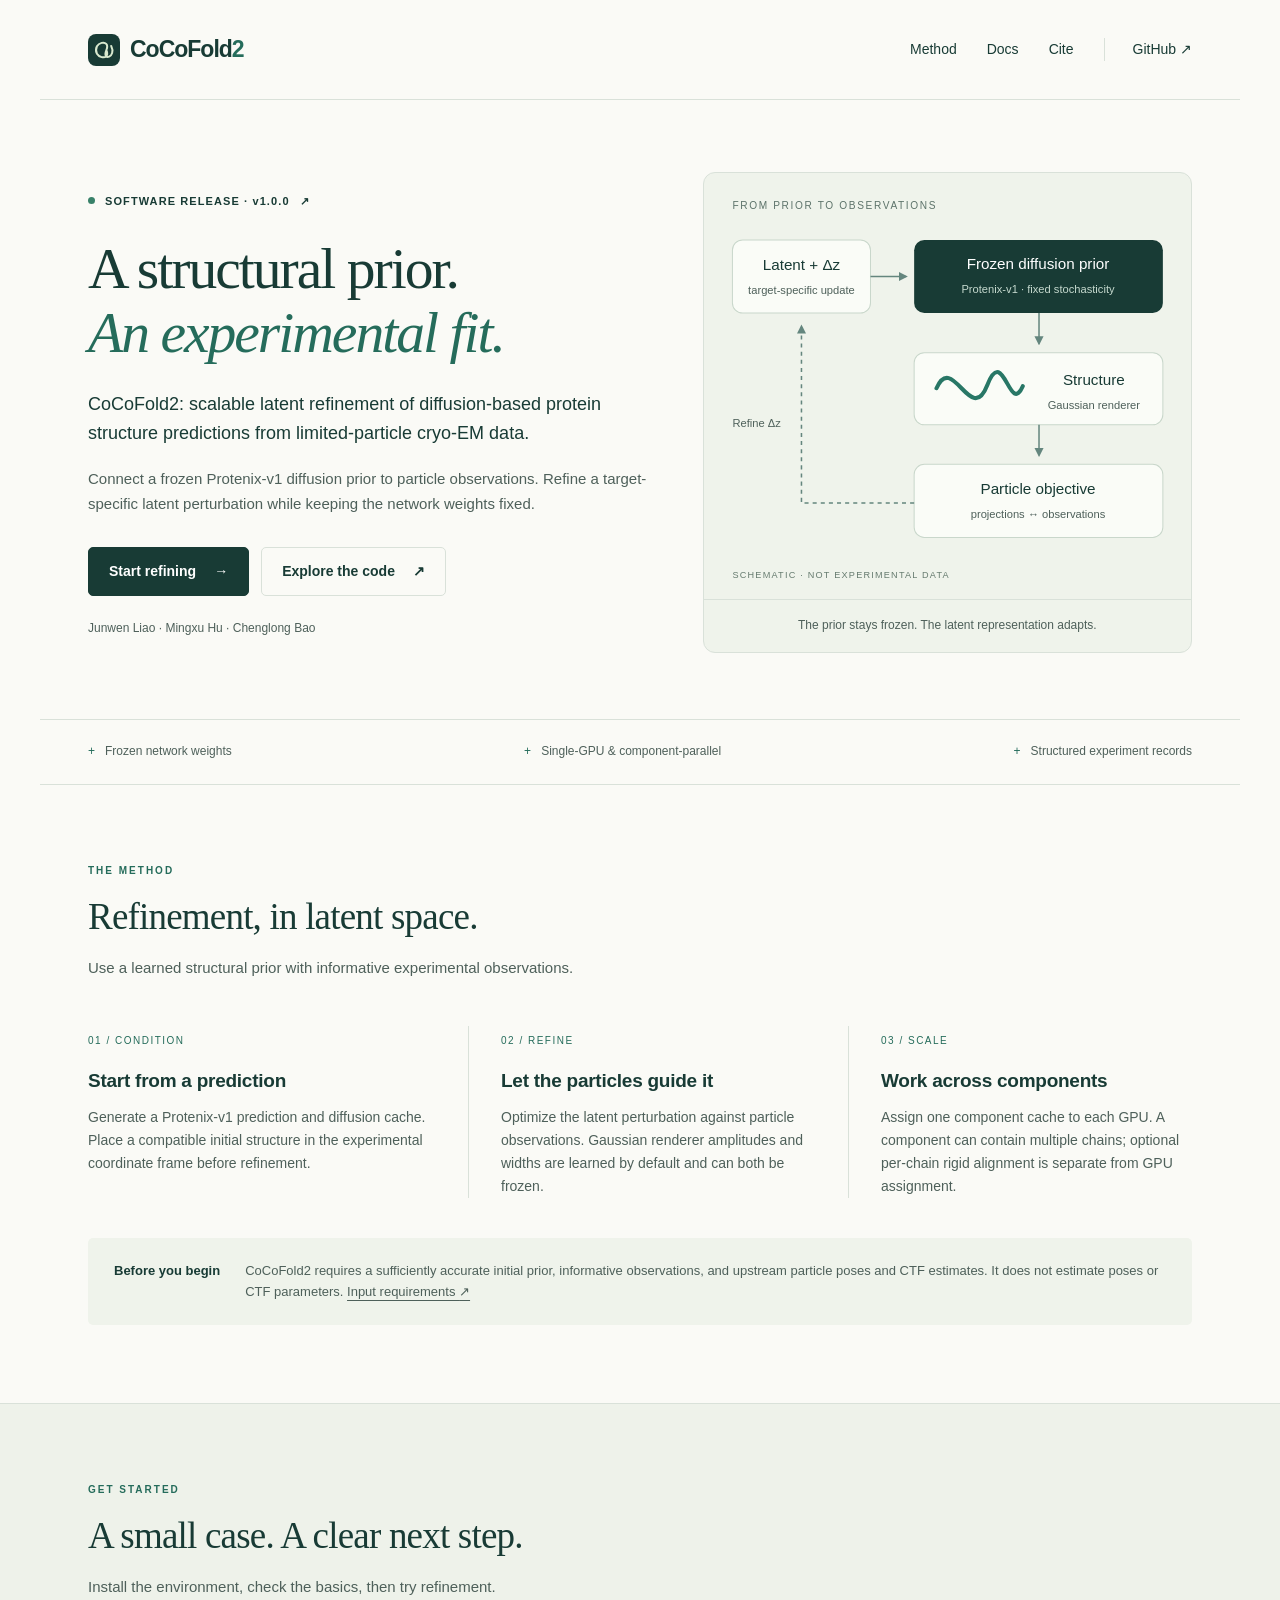
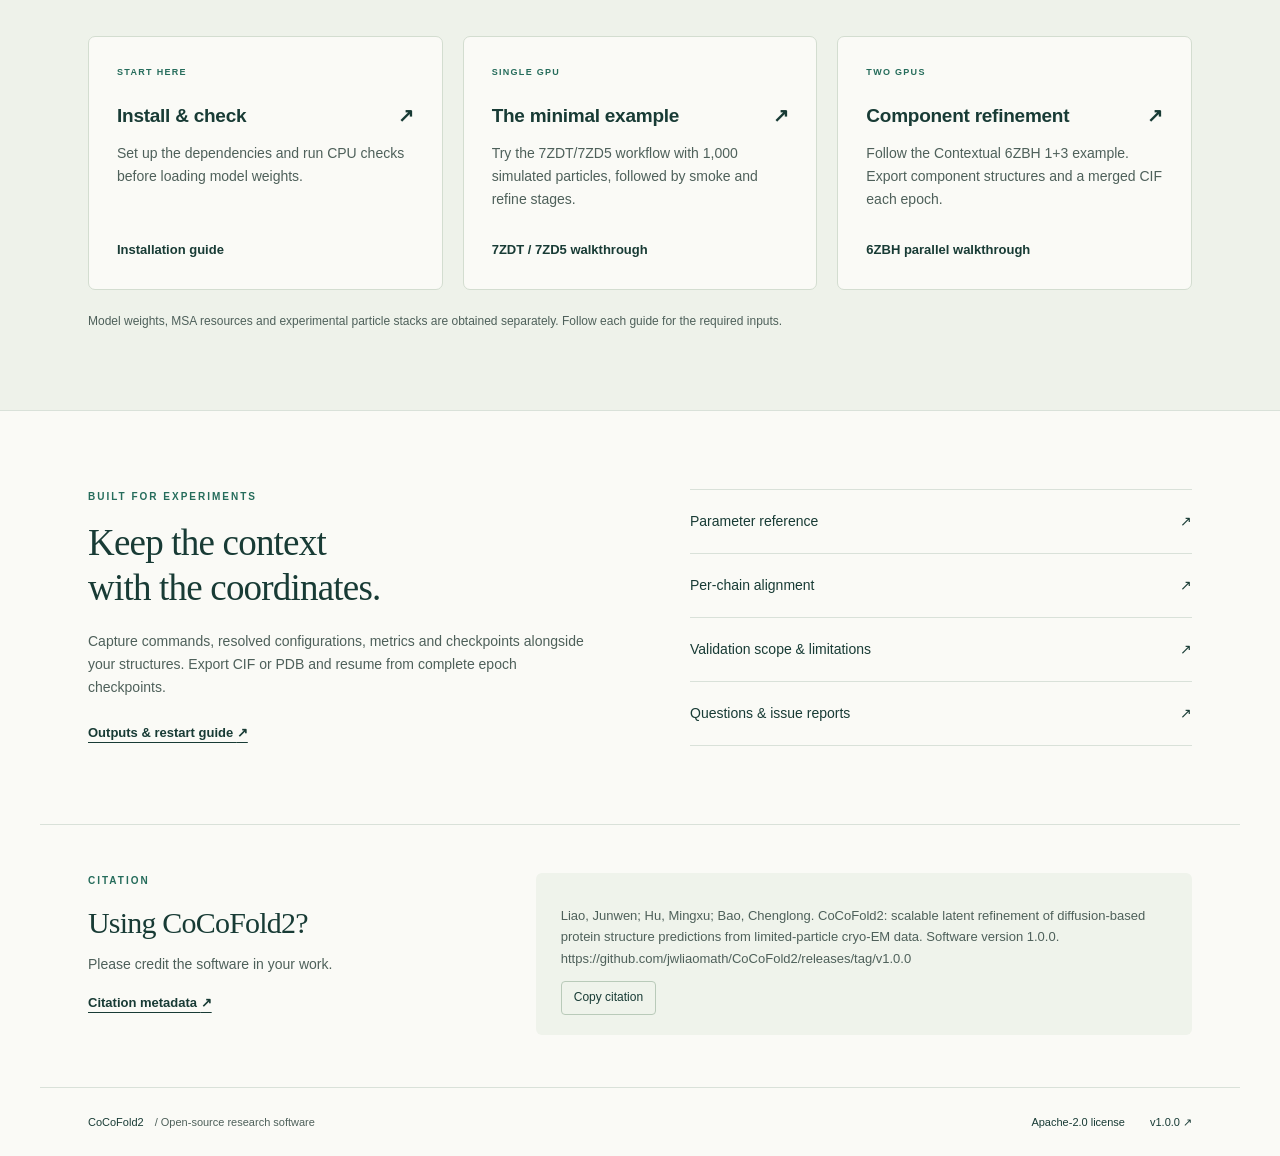
==== website/static/index.html @ 08f8a841 "Add project website and generated documentation" ====
<!doctype html>
<html lang="en">
<head>
  <meta charset="utf-8">
  <meta name="viewport" content="width=device-width, initial-scale=1">
  <meta name="description" content="CoCoFold2: scalable latent refinement of diffusion-based protein structure predictions from limited-particle cryo-EM data.">
  <meta name="theme-color" content="#163c37">
  <title>CoCoFold2 — Structure refinement from limited-particle cryo-EM</title>
  <link rel="icon" href="icon.svg" type="image/svg+xml">
  <link rel="stylesheet" href="styles.css">
  <script src="site.js" defer></script>
</head>
<body>
  <a class="skip" href="#main">Skip to content</a>
  <header class="header wrap">
    <a class="brand" href="#" aria-label="CoCoFold2 home"><img src="icon.svg" width="32" height="32" alt="">CoCoFold<span>2</span></a>
    <nav aria-label="Main navigation">
      <a href="#method">Method</a><a href="docs/installation.html">Docs</a><a href="#cite">Cite</a>
      <a class="nav-code" href="https://github.com/jwliaomath/CoCoFold2">GitHub <span aria-hidden="true">↗</span></a>
    </nav>
  </header>
  <main id="main">
    <section class="hero wrap" aria-labelledby="hero-title">
      <div class="hero-copy">
        <a class="release" href="https://github.com/jwliaomath/CoCoFold2/releases/tag/v1.0.0"><span class="dot"></span> SOFTWARE RELEASE · v1.0.0 <span aria-hidden="true">↗</span></a>
        <h1 id="hero-title">A structural prior.<br><em>An experimental fit.</em></h1>
        <p class="subtitle">CoCoFold2: scalable latent refinement of diffusion-based protein structure predictions from limited-particle cryo-EM data.</p>
        <p class="intro">Connect a frozen Protenix-v1 diffusion prior to particle observations. Refine a target-specific latent perturbation while keeping the network weights fixed.</p>
        <div class="actions"><a class="button primary" href="#start">Start refining <span aria-hidden="true">→</span></a><a class="button secondary" href="https://github.com/jwliaomath/CoCoFold2">Explore the code <span aria-hidden="true">↗</span></a></div>
        <p class="authors">Junwen Liao · Mingxu Hu · Chenglong Bao</p>
      </div>
      <figure class="method-figure">
        <svg viewBox="0 0 480 420" role="img" aria-labelledby="diagram-title diagram-description">
          <title id="diagram-title">Refining the latent representation with particle observations</title>
          <desc id="diagram-description">A target-specific latent perturbation enters a frozen diffusion prior, producing a structure. A Gaussian renderer generates projections for comparison with observed particles. The particle objective guides latent refinement. This is a conceptual diagram, not experimental data.</desc>
          <defs><marker id="arrow" viewBox="0 0 10 10" refX="8" refY="5" markerWidth="6" markerHeight="6" orient="auto-start-reverse"><path d="M0 0 10 5 0 10Z" fill="#64867e"/></marker></defs>
          <text x="28" y="35" class="svg-kicker">FROM PRIOR TO OBSERVATIONS</text>
          <rect x="28" y="66" width="136" height="72" rx="10" class="svg-light"/>
          <text x="96" y="96" text-anchor="middle" class="svg-title">Latent + Δz</text><text x="96" y="119" text-anchor="middle" class="svg-small">target-specific update</text>
          <path d="M164 102H199" class="connector"/>
          <rect x="207" y="66" width="245" height="72" rx="10" class="svg-dark"/>
          <text x="329" y="95" text-anchor="middle" class="svg-white">Frozen diffusion prior</text><text x="329" y="118" text-anchor="middle" class="svg-pale">Protenix-v1 · fixed stochasticity</text>
          <path d="M330 138V168" class="connector"/>
          <rect x="207" y="177" width="245" height="71" rx="10" class="svg-light"/>
          <path d="M229 212c16-36 34 38 50-3s22 31 35 1" fill="none" stroke="#287766" stroke-width="4" stroke-linecap="round"/>
          <text x="384" y="209" text-anchor="middle" class="svg-title">Structure</text><text x="384" y="232" text-anchor="middle" class="svg-small">Gaussian renderer</text>
          <path d="M330 248V278" class="connector"/>
          <rect x="207" y="287" width="245" height="72" rx="10" class="svg-light"/>
          <text x="329" y="316" text-anchor="middle" class="svg-title">Particle objective</text><text x="329" y="340" text-anchor="middle" class="svg-small">projections ↔ observations</text>
          <path d="M207 325H96V151" class="connector feedback"/>
          <text x="28" y="250" class="svg-small">Refine Δz</text>
          <text x="28" y="399" class="svg-footnote">SCHEMATIC · NOT EXPERIMENTAL DATA</text>
        </svg>
        <figcaption>The prior stays frozen. The latent representation adapts.</figcaption>
      </figure>
    </section>

    <div class="principles wrap" aria-label="Key capabilities"><span>Frozen network weights</span><span>Single-GPU &amp; component-parallel</span><span>Structured experiment records</span></div>

    <section class="section wrap" id="method" aria-labelledby="method-title">
      <div class="section-heading"><p class="eyebrow">THE METHOD</p><h2 id="method-title">Refinement, in latent space.</h2><p>Use a learned structural prior with informative experimental observations.</p></div>
      <div class="features">
        <article><span class="number">01 / CONDITION</span><h3>Start from a prediction</h3><p>Generate a Protenix-v1 prediction and diffusion cache. Place a compatible initial structure in the experimental coordinate frame before refinement.</p></article>
        <article><span class="number">02 / REFINE</span><h3>Let the particles guide it</h3><p>Optimize the latent perturbation against particle observations. Gaussian renderer amplitudes and widths are learned by default and can both be frozen.</p></article>
        <article><span class="number">03 / SCALE</span><h3>Work across components</h3><p>Assign one component cache to each GPU. A component can contain multiple chains; optional per-chain rigid alignment is separate from GPU assignment.</p></article>
      </div>
      <aside class="requirements"><strong>Before you begin</strong><p>CoCoFold2 requires a sufficiently accurate initial prior, informative observations, and upstream particle poses and CTF estimates. It does not estimate poses or CTF parameters. <a href="https://github.com/jwliaomath/CoCoFold2/blob/main/docs/data_requirements.md">Input requirements <span aria-hidden="true">↗</span></a></p></aside>
    </section>

    <section class="tutorial-section" id="start" aria-labelledby="start-title"><div class="wrap section">
      <div class="section-heading"><p class="eyebrow">GET STARTED</p><h2 id="start-title">A small case. A clear next step.</h2><p>Install the environment, check the basics, then try refinement.</p></div>
      <div class="tutorial-grid">
        <a class="tutorial" href="docs/installation.html"><span class="tag">START HERE</span><h3>Install &amp; check <span aria-hidden="true">↗</span></h3><p>Set up the dependencies and run CPU checks before loading model weights.</p><span class="text-link">Installation guide</span></a>
        <a class="tutorial" href="docs/minimal-case.html"><span class="tag">SINGLE GPU</span><h3>The minimal example <span aria-hidden="true">↗</span></h3><p>Try the 7ZDT/7ZD5 workflow with 1,000 simulated particles, followed by smoke and refine stages.</p><span class="text-link">7ZDT / 7ZD5 walkthrough</span></a>
        <a class="tutorial" href="docs/parallel.html"><span class="tag">TWO GPUS</span><h3>Component refinement <span aria-hidden="true">↗</span></h3><p>Follow the Contextual 6ZBH 1+3 example. Export component structures and a merged CIF each epoch.</p><span class="text-link">6ZBH parallel walkthrough</span></a>
      </div>
      <p class="resource-note">Model weights, MSA resources and experimental particle stacks are obtained separately. Follow each guide for the required inputs.</p>
    </div></section>

    <section class="section wrap records" aria-labelledby="records-title">
      <div><p class="eyebrow">BUILT FOR EXPERIMENTS</p><h2 id="records-title">Keep the context<br>with the coordinates.</h2><p>Capture commands, resolved configurations, metrics and checkpoints alongside your structures. Export CIF or PDB and resume from complete epoch checkpoints.</p><a class="text-link" href="https://github.com/jwliaomath/CoCoFold2/blob/main/docs/outputs_and_restart.md">Outputs &amp; restart guide <span aria-hidden="true">↗</span></a></div>
      <div class="resource-list"><a href="https://github.com/jwliaomath/CoCoFold2/blob/main/docs/cli_reference.md"><span>Parameter reference</span><span aria-hidden="true">↗</span></a><a href="https://github.com/jwliaomath/CoCoFold2/blob/main/docs/block_rigid_alignment.md"><span>Per-chain alignment</span><span aria-hidden="true">↗</span></a><a href="https://github.com/jwliaomath/CoCoFold2/blob/main/docs/release_validation.md"><span>Validation scope &amp; limitations</span><span aria-hidden="true">↗</span></a><a href="https://github.com/jwliaomath/CoCoFold2/issues"><span>Questions &amp; issue reports</span><span aria-hidden="true">↗</span></a></div>
    </section>

    <section class="citation wrap" id="cite" aria-labelledby="cite-title"><div><p class="eyebrow">CITATION</p><h2 id="cite-title">Using CoCoFold2?</h2><p>Please credit the software in your work.</p><a class="text-link" href="https://github.com/jwliaomath/CoCoFold2/blob/main/CITATION.cff">Citation metadata <span aria-hidden="true">↗</span></a></div><div class="citation-text"><p id="citation">Liao, Junwen; Hu, Mingxu; Bao, Chenglong. CoCoFold2: scalable latent refinement of diffusion-based protein structure predictions from limited-particle cryo-EM data. Software version 1.0.0. https://github.com/jwliaomath/CoCoFold2/releases/tag/v1.0.0</p><button id="copy-citation" type="button" hidden>Copy citation</button><span id="copy-status" role="status" aria-live="polite"></span></div></section>
  </main>
  <footer class="footer wrap"><span>CoCoFold2 <span class="footer-muted">/ Open-source research software</span></span><a href="https://github.com/jwliaomath/CoCoFold2/blob/main/LICENSE">Apache-2.0 license</a><a href="https://github.com/jwliaomath/CoCoFold2/releases/tag/v1.0.0">v1.0.0 <span aria-hidden="true">↗</span></a></footer>
</body>
</html>
---- website/static/styles.css ----
:root{--paper:#fafaf6;--ink:#183b35;--body:#4e605a;--green:#256c5b;--line:#d9e1d9;--soft:#eff3eb;--white:#fff;--serif:Georgia,'Times New Roman',serif;--sans:Arial,Helvetica,sans-serif}
*{box-sizing:border-box}html{scroll-behavior:smooth;scroll-padding-top:24px}body{margin:0;background:var(--paper);color:var(--ink);font:16px/1.65 var(--sans);-webkit-font-smoothing:antialiased}a{color:inherit;text-underline-offset:4px}a:hover{color:var(--green)}button{font:inherit}a:focus-visible,button:focus-visible{outline:3px solid #b07325;outline-offset:5px}::selection{background:#d6e7cf}.wrap{max-width:1200px;margin:auto;padding-left:48px;padding-right:48px}.skip{position:absolute;left:16px;top:-70px;padding:8px 16px;background:var(--ink);color:white;z-index:10}.skip:focus{top:12px}.header{display:flex;align-items:center;justify-content:space-between;min-height:100px;border-bottom:1px solid var(--line);gap:20px}.brand{display:flex;align-items:center;text-decoration:none;font-size:23px;font-weight:700;letter-spacing:-1px}.brand img{margin-right:10px}.brand span{color:var(--green)}nav{display:flex;gap:30px;align-items:center;font-size:14px}nav a{text-decoration:none}.nav-code{border-left:1px solid var(--line);padding-left:28px}.hero{display:grid;grid-template-columns:1.15fr 1fr;gap:52px;align-items:center;padding-top:72px;padding-bottom:66px}.release{display:inline-flex;gap:10px;align-items:center;text-decoration:none;font-size:11px;letter-spacing:1.1px;font-weight:700}.dot{width:7px;height:7px;background:#388169;border-radius:50%}h1,h2,h3,p,figure{margin:0}h1{font:normal clamp(40px,4.5vw,59px)/1.12 var(--serif);letter-spacing:-2px;margin:24px 0}h1 em{font-weight:normal;color:var(--green)}.subtitle{font-size:18px;line-height:1.6;max-width:540px}.intro{font-size:15px;color:var(--body);margin-top:20px}.actions{display:flex;gap:12px;flex-wrap:wrap;margin:30px 0 23px}.button{display:inline-flex;align-items:center;gap:18px;padding:12px 20px;text-decoration:none;border-radius:5px;font-size:14px;font-weight:700;border:1px solid var(--ink)}.primary{background:var(--ink);color:white}.primary:hover{background:var(--green);color:white}.secondary{border-color:var(--line)}.secondary:hover{background:var(--soft)}.authors{font-size:12px;color:var(--body)}.method-figure{background:var(--soft);border:1px solid var(--line);border-radius:12px;overflow:hidden}.method-figure svg{width:100%;display:block}.method-figure figcaption{padding:16px 18px;text-align:center;border-top:1px solid var(--line);font-size:12px;color:var(--body)}.svg-kicker{font:10px var(--sans);letter-spacing:1.6px;fill:#5d736a}.svg-light{fill:#fafcf7;stroke:#c9d7cb}.svg-dark{fill:var(--ink)}.svg-title{font:15px var(--sans);fill:var(--ink)}.svg-small{font:11px var(--sans);fill:var(--body)}.svg-white{font:15px var(--sans);fill:white}.svg-pale{font:11px var(--sans);fill:#c5d9ce}.svg-footnote{font:9px var(--sans);fill:#657a6e;letter-spacing:1.2px}.connector{fill:none;stroke:#64867e;stroke-width:1.5;marker-end:url(#arrow)}.feedback{stroke-dasharray:4 4}.principles{display:flex;justify-content:space-between;gap:20px;padding-top:22px;padding-bottom:22px;border-top:1px solid var(--line);border-bottom:1px solid var(--line);font-size:12px;color:var(--body)}.principles span:before{content:'+';color:var(--green);margin-right:10px}.section{padding-top:78px;padding-bottom:78px}.eyebrow{font-size:10px;font-weight:700;letter-spacing:2px;color:var(--green);margin-bottom:16px}h2{font:normal 37px/1.2 var(--serif);letter-spacing:-.8px}.section-heading>p:last-child{margin-top:16px;color:var(--body);font-size:15px}.features{display:grid;grid-template-columns:repeat(3,1fr);gap:36px;margin-top:45px}.features article+article{border-left:1px solid var(--line);padding-left:32px}.number{font-size:10px;letter-spacing:1.5px;color:var(--green)}h3{font-size:19px;line-height:1.35;letter-spacing:-.25px}.features h3{margin:16px 0 12px}.features p,.tutorial p{color:var(--body);font-size:14px}.requirements{display:flex;gap:25px;background:var(--soft);padding:22px 26px;margin-top:40px;border-radius:5px;font-size:13px}.requirements strong{white-space:nowrap}.requirements p{color:var(--body)}.requirements a{white-space:nowrap}.tutorial-section{background:#eef2ea;border-block:1px solid var(--line)}.tutorial-grid{display:grid;grid-template-columns:repeat(3,1fr);gap:20px;margin-top:36px}.tutorial{display:flex;flex-direction:column;background:var(--paper);padding:28px;border:1px solid #d3ddd0;border-radius:7px;text-decoration:none;transition:background .15s,border-color .15s}.tutorial:hover{background:#fff;border-color:var(--green)}.tag{font-size:9px;letter-spacing:1.3px;color:var(--green);font-weight:700}.tutorial h3{margin:24px 0 13px;display:flex;justify-content:space-between;gap:8px}.tutorial .text-link{margin-top:auto;padding-top:28px}.text-link{font-size:13px;font-weight:700;text-underline-offset:5px}.resource-note{font-size:12px;color:var(--body);margin-top:22px}.records{display:grid;grid-template-columns:1fr 1fr;gap:100px;align-items:center}.records p:not(.eyebrow){color:var(--body);font-size:14px;margin:20px 0}.resource-list a{display:flex;justify-content:space-between;gap:20px;padding:20px 0;border-bottom:1px solid var(--line);text-decoration:none;font-size:14px}.resource-list a:first-child{border-top:1px solid var(--line)}.citation{display:grid;grid-template-columns:1fr 1.65fr;gap:50px;border-top:1px solid var(--line);padding-top:48px;padding-bottom:52px}.citation h2{font-size:30px}.citation p:not(.eyebrow){font-size:14px;color:var(--body);margin:12px 0}.citation-text{padding:20px 25px;background:var(--soft);border-radius:6px;overflow-wrap:anywhere}.citation-text p{font-size:13px!important}.citation-text button{cursor:pointer;border:1px solid #b9cab9;padding:6px 12px;background:transparent;color:var(--ink);border-radius:4px;font-size:12px}.citation-text button:hover{background:white}#copy-status{font-size:12px;margin-left:12px}.footer{display:flex;gap:25px;border-top:1px solid var(--line);padding-top:25px;padding-bottom:25px;font-size:11px}.footer>span{margin-right:auto}.footer a{text-decoration:none}.footer-muted{color:var(--body);margin-left:8px}
@media(min-width:1440px){.hero{padding-top:88px;padding-bottom:82px}}
@media(max-width:950px){.wrap{padding-left:28px;padding-right:28px}.hero{gap:24px}h1{font-size:43px}.subtitle{font-size:16px}.records{gap:45px}.tutorial{padding:20px}.tutorial h3{font-size:17px}.features{gap:22px}.features article+article{padding-left:22px}}
@media(max-width:700px){.wrap{padding-left:22px;padding-right:22px}.header{min-height:84px;flex-wrap:wrap;gap:12px;padding-top:18px;padding-bottom:18px}.brand{font-size:21px}nav{gap:18px;font-size:12px}.nav-code{border:0;padding:0}.hero{grid-template-columns:1fr;padding-top:42px;padding-bottom:36px;gap:32px}h1{font-size:46px}.subtitle{font-size:17px}.intro{font-size:14px}.method-figure{max-width:480px;width:100%;justify-self:center}.principles{flex-direction:column;gap:8px;font-size:12px}.section{padding-top:48px;padding-bottom:48px}h2{font-size:32px}.features,.tutorial-grid,.records,.citation{grid-template-columns:1fr}.features{margin-top:30px;gap:24px}.features article+article{border-left:0;padding-left:0;border-top:1px solid var(--line);padding-top:24px}.requirements{flex-direction:column;gap:8px;padding:20px}.requirements a{white-space:normal}.tutorial{padding:24px}.tutorial h3{font-size:20px;margin-top:15px}.tutorial .text-link{padding-top:20px}.records{gap:30px}.citation{gap:25px;padding-top:38px;padding-bottom:38px}.footer{flex-wrap:wrap;gap:12px 24px}.footer>span{width:100%}.footer-muted{margin-left:0}.citation-text{padding:18px}#copy-status{display:block;margin:8px 0 0}}
@media(prefers-reduced-motion:reduce){html{scroll-behavior:auto}.tutorial{transition:none}}
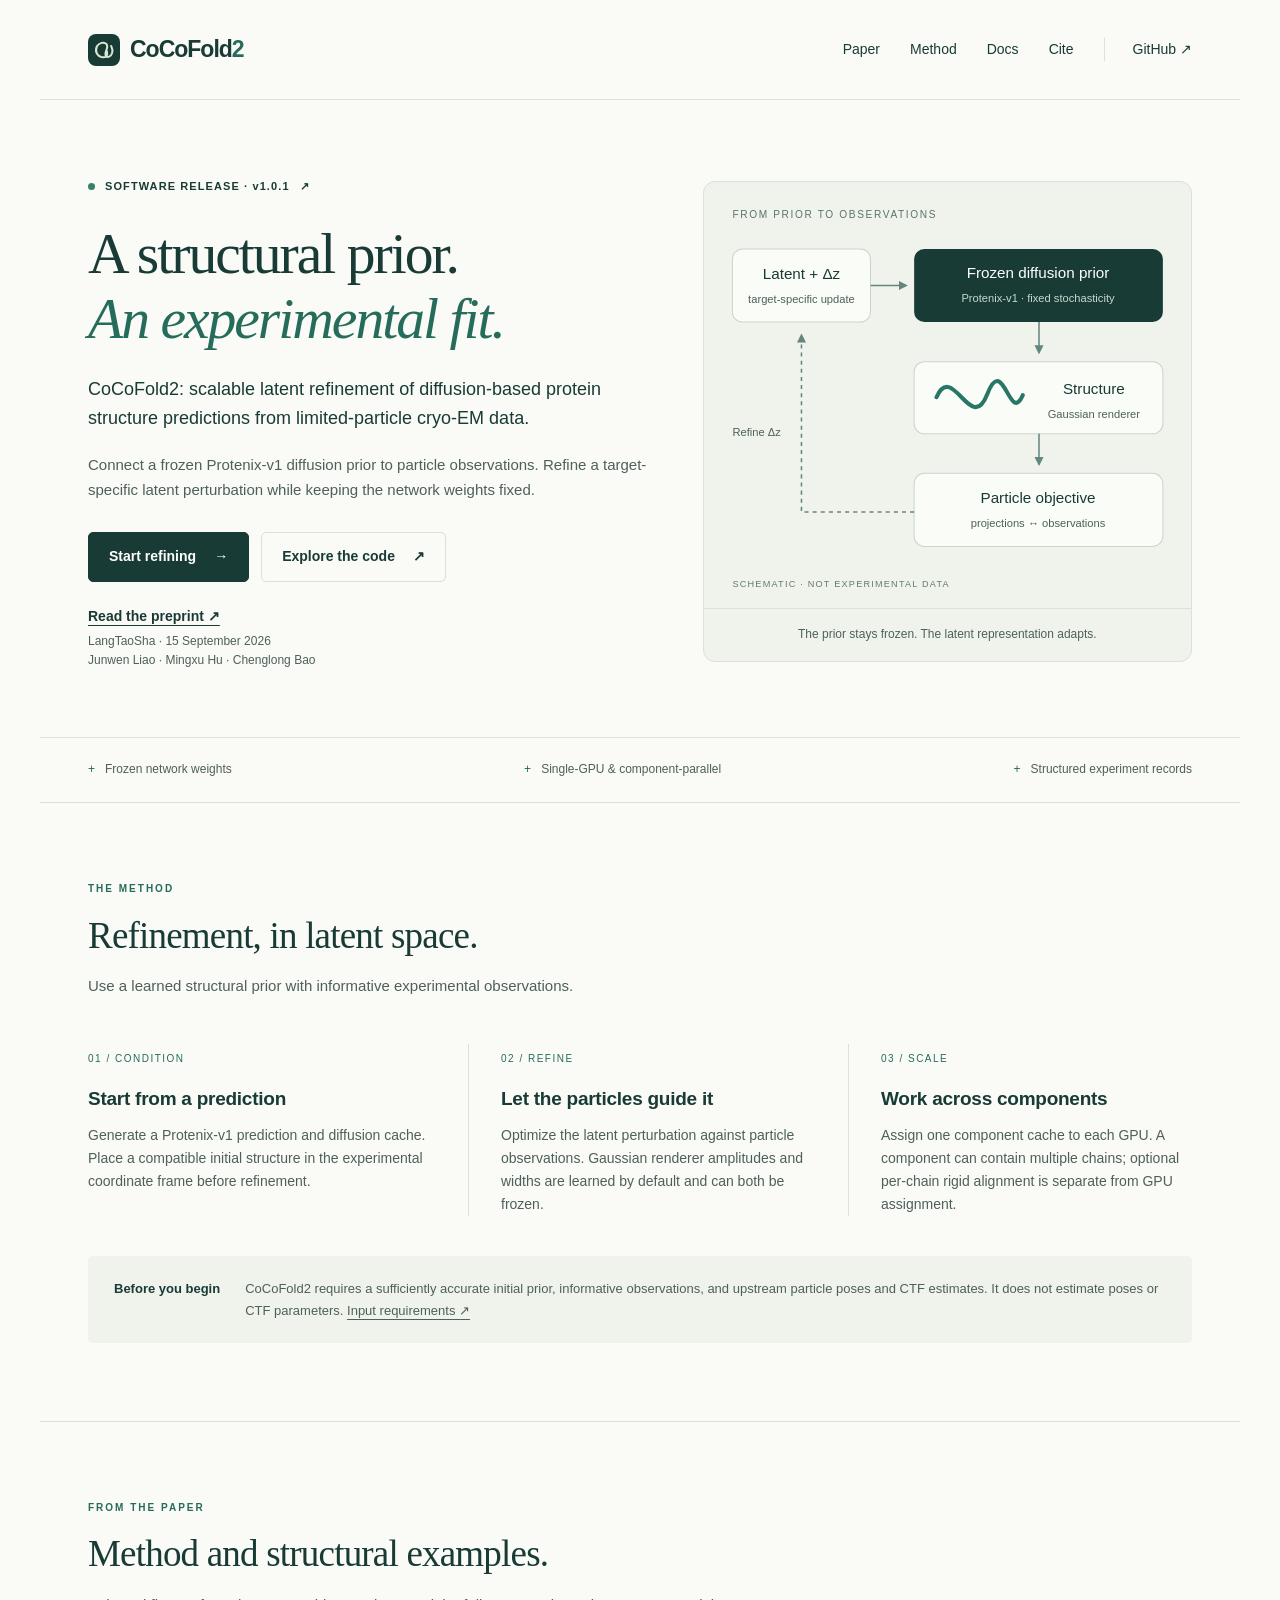
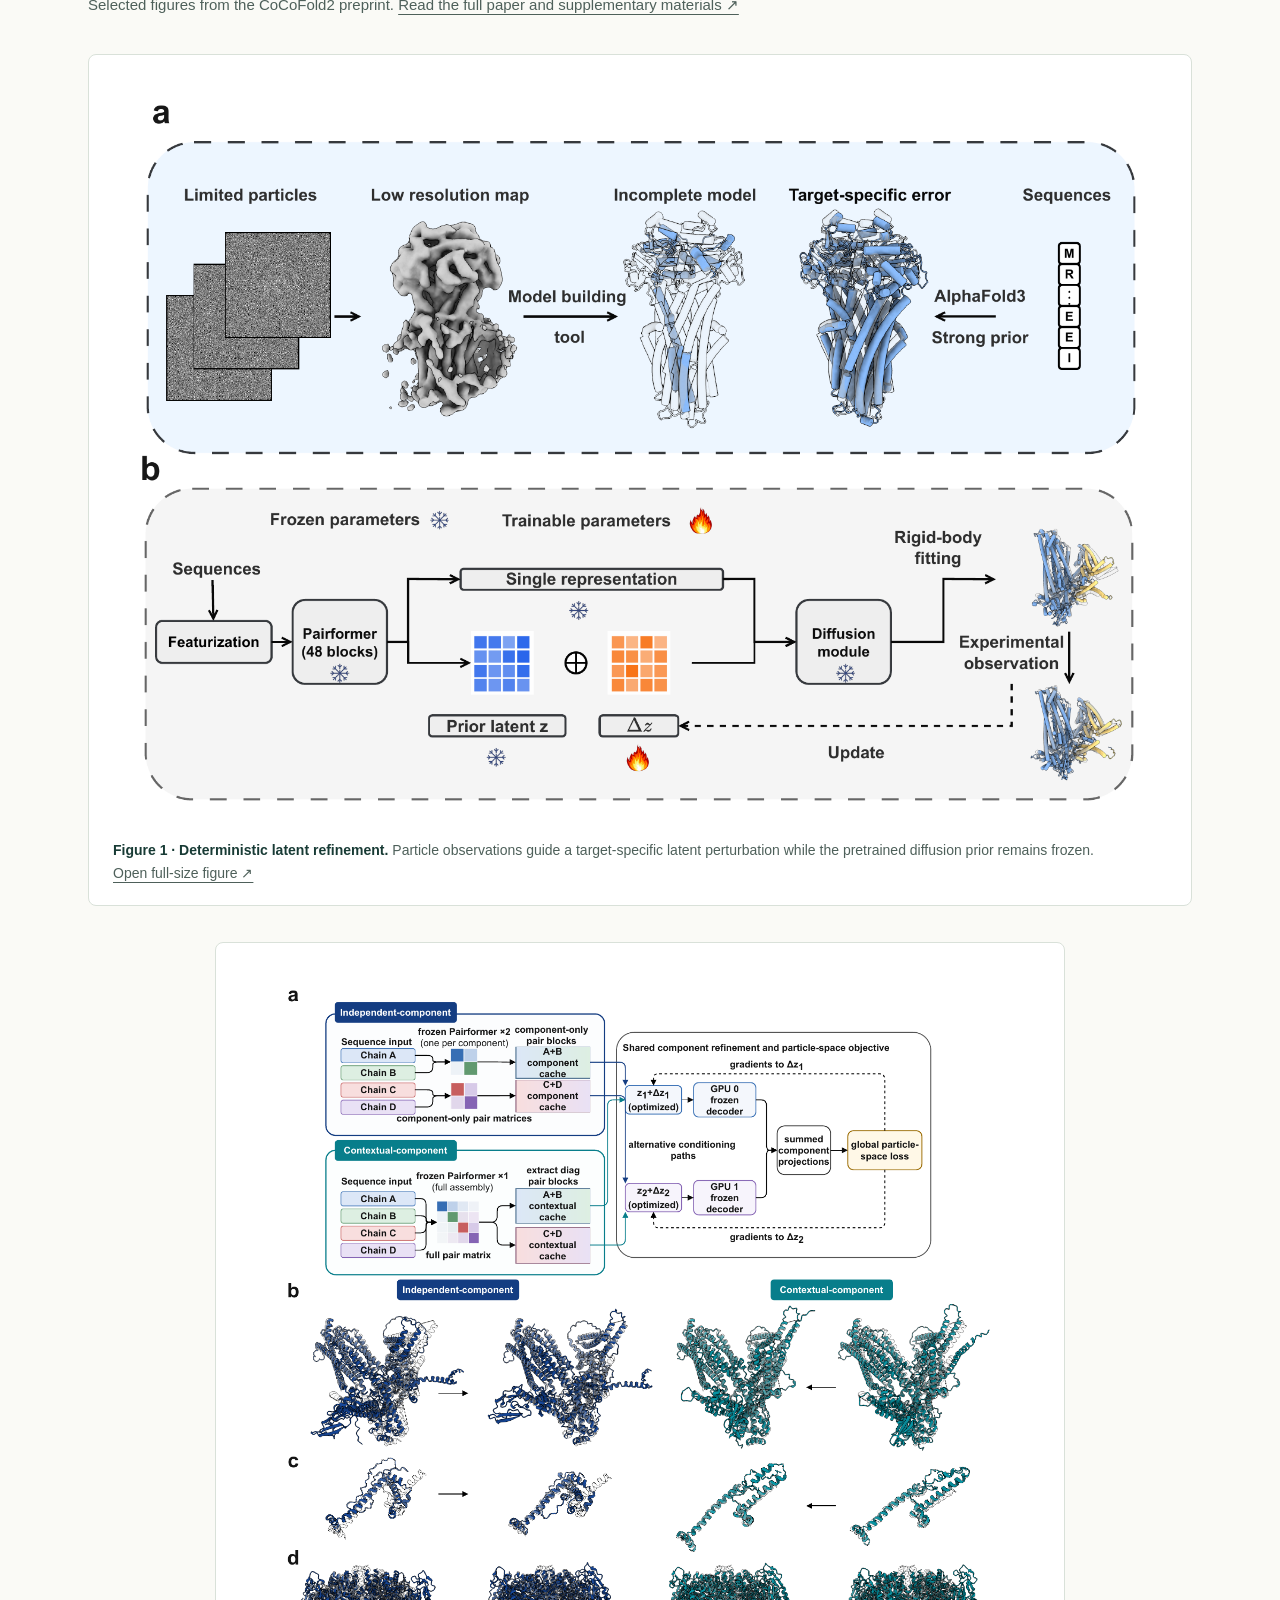
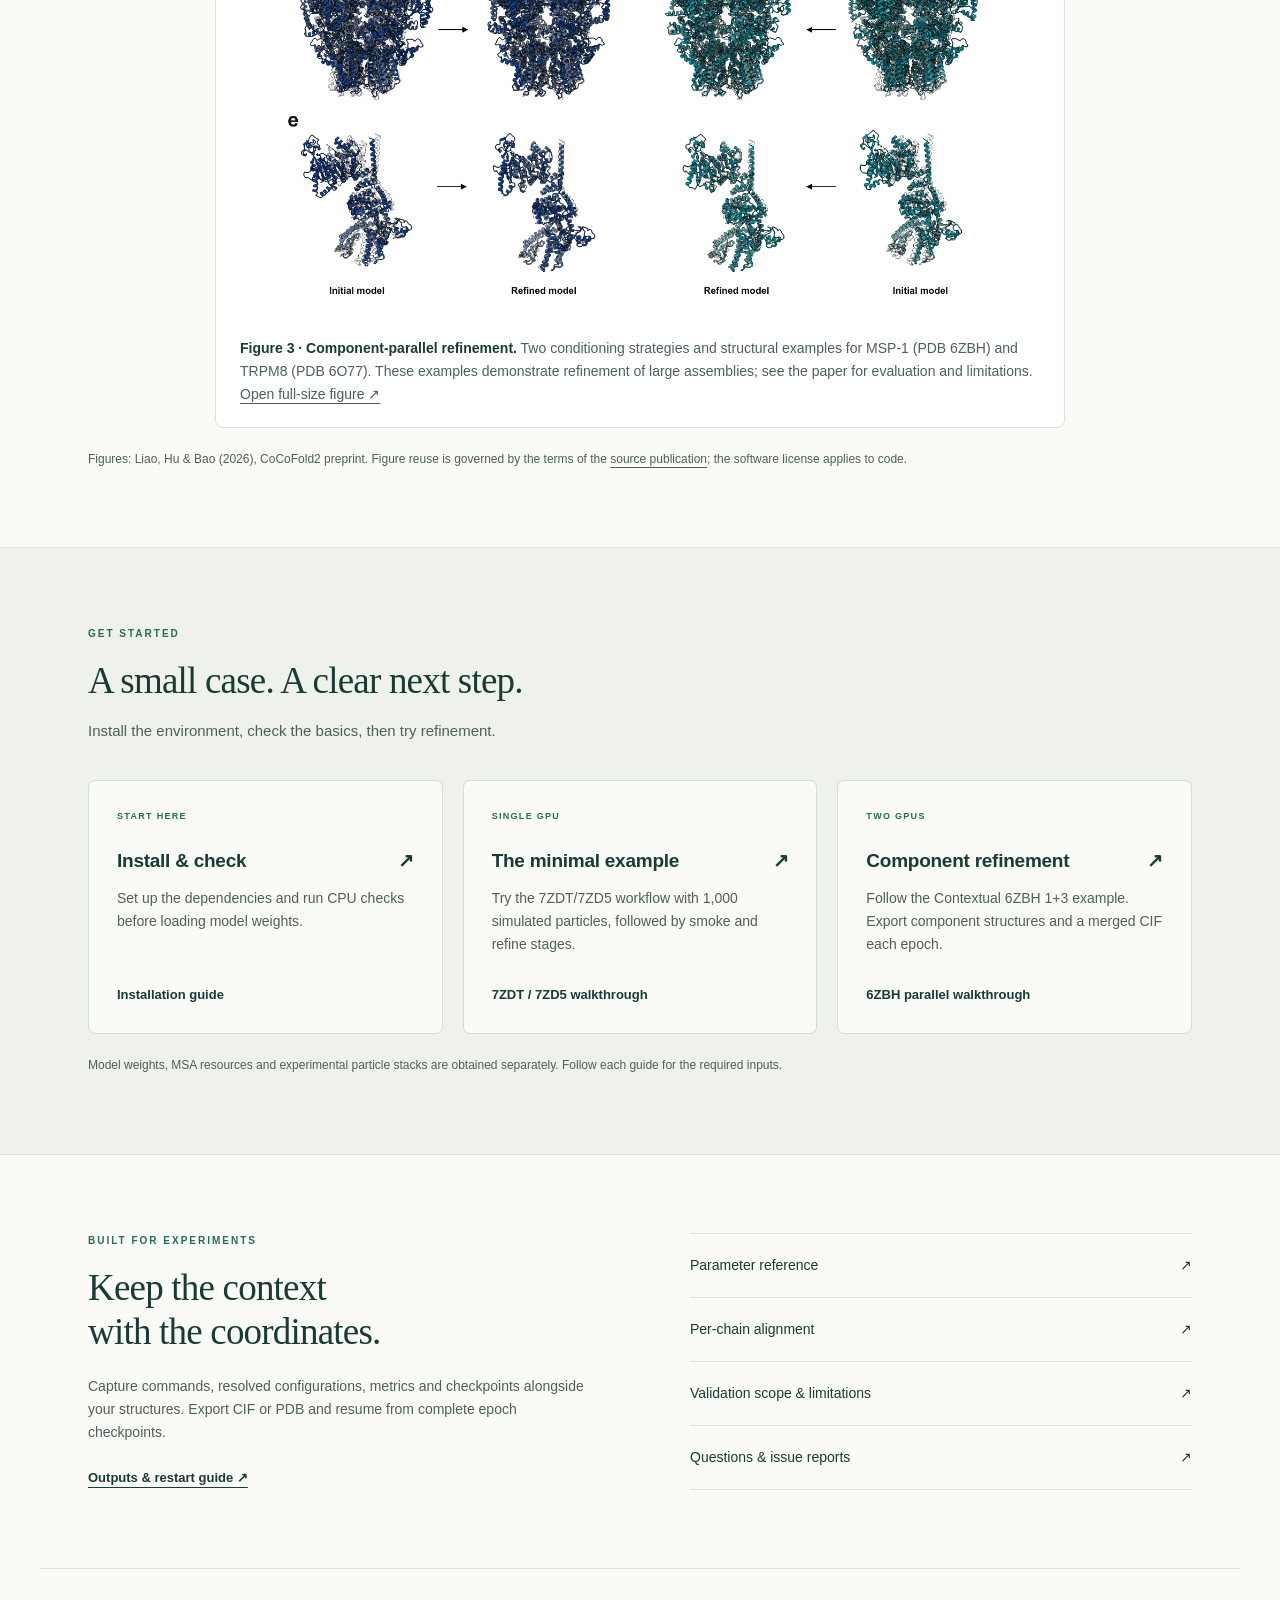
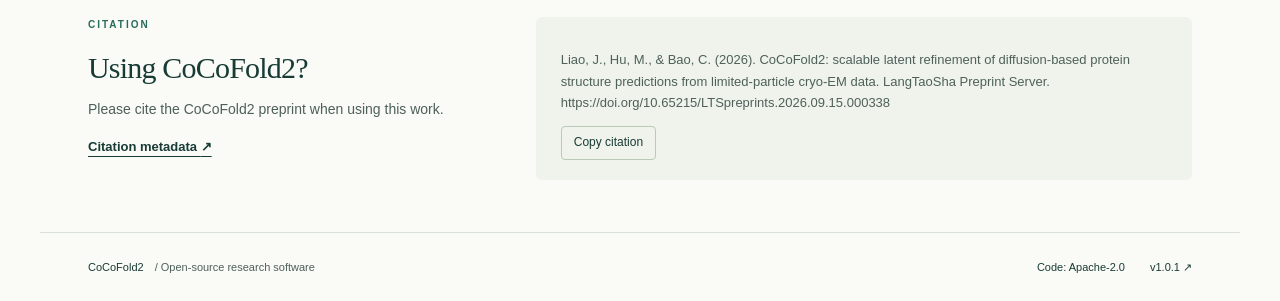
==== commit d3c92c8c: "Update preprint citation and website for v1.0.1" ====
--- a/website/static/index.html
+++ b/website/static/index.html
@@ -15,18 +15,19 @@
   <header class="header wrap">
     <a class="brand" href="#" aria-label="CoCoFold2 home"><img src="icon.svg" width="32" height="32" alt="">CoCoFold<span>2</span></a>
     <nav aria-label="Main navigation">
-      <a href="#method">Method</a><a href="docs/installation.html">Docs</a><a href="#cite">Cite</a>
+      <a href="#paper">Paper</a><a href="#method">Method</a><a href="docs/installation.html">Docs</a><a href="#cite">Cite</a>
       <a class="nav-code" href="https://github.com/jwliaomath/CoCoFold2">GitHub <span aria-hidden="true">↗</span></a>
     </nav>
   </header>
   <main id="main">
     <section class="hero wrap" aria-labelledby="hero-title">
       <div class="hero-copy">
-        <a class="release" href="https://github.com/jwliaomath/CoCoFold2/releases/tag/v1.0.0"><span class="dot"></span> SOFTWARE RELEASE · v1.0.0 <span aria-hidden="true">↗</span></a>
+        <a class="release" href="https://github.com/jwliaomath/CoCoFold2/releases/tag/v1.0.1"><span class="dot"></span> SOFTWARE RELEASE · v1.0.1 <span aria-hidden="true">↗</span></a>
         <h1 id="hero-title">A structural prior.<br><em>An experimental fit.</em></h1>
         <p class="subtitle">CoCoFold2: scalable latent refinement of diffusion-based protein structure predictions from limited-particle cryo-EM data.</p>
         <p class="intro">Connect a frozen Protenix-v1 diffusion prior to particle observations. Refine a target-specific latent perturbation while keeping the network weights fixed.</p>
         <div class="actions"><a class="button primary" href="#start">Start refining <span aria-hidden="true">→</span></a><a class="button secondary" href="https://github.com/jwliaomath/CoCoFold2">Explore the code <span aria-hidden="true">↗</span></a></div>
+        <p class="paper-announcement"><a href="https://doi.org/10.65215/LTSpreprints.2026.09.15.000338">Read the preprint ↗</a> <span>LangTaoSha · 15 September 2026</span></p>
         <p class="authors">Junwen Liao · Mingxu Hu · Chenglong Bao</p>
       </div>
       <figure class="method-figure">
@@ -67,6 +68,19 @@
       <aside class="requirements"><strong>Before you begin</strong><p>CoCoFold2 requires a sufficiently accurate initial prior, informative observations, and upstream particle poses and CTF estimates. It does not estimate poses or CTF parameters. <a href="https://github.com/jwliaomath/CoCoFold2/blob/main/docs/data_requirements.md">Input requirements <span aria-hidden="true">↗</span></a></p></aside>
     </section>
 
+    <section class="section wrap paper-section" id="paper" aria-labelledby="paper-title">
+      <div class="section-heading"><p class="eyebrow">FROM THE PAPER</p><h2 id="paper-title">Method and structural examples.</h2><p>Selected figures from the CoCoFold2 preprint. <a href="https://doi.org/10.65215/LTSpreprints.2026.09.15.000338">Read the full paper and supplementary materials ↗</a></p></div>
+      <figure class="paper-figure">
+        <a href="paper-figure1.webp" aria-label="Open Figure 1 at full size"><img src="paper-figure1.webp" width="1800" height="1265" loading="lazy" decoding="async" alt="Figure 1: limited-particle structure determination and the CoCoFold2 latent-refinement framework with frozen network parameters."></a>
+        <figcaption><strong>Figure 1 · Deterministic latent refinement.</strong> Particle observations guide a target-specific latent perturbation while the pretrained diffusion prior remains frozen. <a href="paper-figure1.webp">Open full-size figure ↗</a></figcaption>
+      </figure>
+      <figure class="paper-figure paper-figure-tall">
+        <a href="paper-figure3.webp" aria-label="Open Figure 3 at full size"><img src="paper-figure3.webp" width="1526" height="1800" loading="lazy" decoding="async" alt="Figure 3: independent-component and contextual-component conditioning, with initial and refined structures for MSP-1 and TRPM8."></a>
+        <figcaption><strong>Figure 3 · Component-parallel refinement.</strong> Two conditioning strategies and structural examples for MSP-1 (PDB 6ZBH) and TRPM8 (PDB 6O77). These examples demonstrate refinement of large assemblies; see the paper for evaluation and limitations. <a href="paper-figure3.webp">Open full-size figure ↗</a></figcaption>
+      </figure>
+      <p class="resource-note">Figures: Liao, Hu &amp; Bao (2026), CoCoFold2 preprint. Figure reuse is governed by the terms of the <a href="https://langtaosha.org.cn/lts/en/preprint/view/338">source publication</a>; the software license applies to code.</p>
+    </section>
+
     <section class="tutorial-section" id="start" aria-labelledby="start-title"><div class="wrap section">
       <div class="section-heading"><p class="eyebrow">GET STARTED</p><h2 id="start-title">A small case. A clear next step.</h2><p>Install the environment, check the basics, then try refinement.</p></div>
       <div class="tutorial-grid">
@@ -82,8 +96,8 @@
       <div class="resource-list"><a href="https://github.com/jwliaomath/CoCoFold2/blob/main/docs/cli_reference.md"><span>Parameter reference</span><span aria-hidden="true">↗</span></a><a href="https://github.com/jwliaomath/CoCoFold2/blob/main/docs/block_rigid_alignment.md"><span>Per-chain alignment</span><span aria-hidden="true">↗</span></a><a href="https://github.com/jwliaomath/CoCoFold2/blob/main/docs/release_validation.md"><span>Validation scope &amp; limitations</span><span aria-hidden="true">↗</span></a><a href="https://github.com/jwliaomath/CoCoFold2/issues"><span>Questions &amp; issue reports</span><span aria-hidden="true">↗</span></a></div>
     </section>
 
-    <section class="citation wrap" id="cite" aria-labelledby="cite-title"><div><p class="eyebrow">CITATION</p><h2 id="cite-title">Using CoCoFold2?</h2><p>Please credit the software in your work.</p><a class="text-link" href="https://github.com/jwliaomath/CoCoFold2/blob/main/CITATION.cff">Citation metadata <span aria-hidden="true">↗</span></a></div><div class="citation-text"><p id="citation">Liao, Junwen; Hu, Mingxu; Bao, Chenglong. CoCoFold2: scalable latent refinement of diffusion-based protein structure predictions from limited-particle cryo-EM data. Software version 1.0.0. https://github.com/jwliaomath/CoCoFold2/releases/tag/v1.0.0</p><button id="copy-citation" type="button" hidden>Copy citation</button><span id="copy-status" role="status" aria-live="polite"></span></div></section>
+    <section class="citation wrap" id="cite" aria-labelledby="cite-title"><div><p class="eyebrow">CITATION</p><h2 id="cite-title">Using CoCoFold2?</h2><p>Please cite the CoCoFold2 preprint when using this work.</p><a class="text-link" href="https://github.com/jwliaomath/CoCoFold2/blob/main/CITATION.cff">Citation metadata <span aria-hidden="true">↗</span></a></div><div class="citation-text"><p id="citation">Liao, J., Hu, M., &amp; Bao, C. (2026). CoCoFold2: scalable latent refinement of diffusion-based protein structure predictions from limited-particle cryo-EM data. LangTaoSha Preprint Server. https://doi.org/10.65215/LTSpreprints.2026.09.15.000338</p><button id="copy-citation" type="button" hidden>Copy citation</button><span id="copy-status" role="status" aria-live="polite"></span></div></section>
   </main>
-  <footer class="footer wrap"><span>CoCoFold2 <span class="footer-muted">/ Open-source research software</span></span><a href="https://github.com/jwliaomath/CoCoFold2/blob/main/LICENSE">Apache-2.0 license</a><a href="https://github.com/jwliaomath/CoCoFold2/releases/tag/v1.0.0">v1.0.0 <span aria-hidden="true">↗</span></a></footer>
+  <footer class="footer wrap"><span>CoCoFold2 <span class="footer-muted">/ Open-source research software</span></span><a href="https://github.com/jwliaomath/CoCoFold2/blob/main/LICENSE">Code: Apache-2.0</a><a href="https://github.com/jwliaomath/CoCoFold2/releases/tag/v1.0.1">v1.0.1 <span aria-hidden="true">↗</span></a></footer>
 </body>
 </html>
--- a/website/static/styles.css
+++ b/website/static/styles.css
@@ -4,3 +4,5 @@
 @media(max-width:950px){.wrap{padding-left:28px;padding-right:28px}.hero{gap:24px}h1{font-size:43px}.subtitle{font-size:16px}.records{gap:45px}.tutorial{padding:20px}.tutorial h3{font-size:17px}.features{gap:22px}.features article+article{padding-left:22px}}
 @media(max-width:700px){.wrap{padding-left:22px;padding-right:22px}.header{min-height:84px;flex-wrap:wrap;gap:12px;padding-top:18px;padding-bottom:18px}.brand{font-size:21px}nav{gap:18px;font-size:12px}.nav-code{border:0;padding:0}.hero{grid-template-columns:1fr;padding-top:42px;padding-bottom:36px;gap:32px}h1{font-size:46px}.subtitle{font-size:17px}.intro{font-size:14px}.method-figure{max-width:480px;width:100%;justify-self:center}.principles{flex-direction:column;gap:8px;font-size:12px}.section{padding-top:48px;padding-bottom:48px}h2{font-size:32px}.features,.tutorial-grid,.records,.citation{grid-template-columns:1fr}.features{margin-top:30px;gap:24px}.features article+article{border-left:0;padding-left:0;border-top:1px solid var(--line);padding-top:24px}.requirements{flex-direction:column;gap:8px;padding:20px}.requirements a{white-space:normal}.tutorial{padding:24px}.tutorial h3{font-size:20px;margin-top:15px}.tutorial .text-link{padding-top:20px}.records{gap:30px}.citation{gap:25px;padding-top:38px;padding-bottom:38px}.footer{flex-wrap:wrap;gap:12px 24px}.footer>span{width:100%}.footer-muted{margin-left:0}.citation-text{padding:18px}#copy-status{display:block;margin:8px 0 0}}
 @media(prefers-reduced-motion:reduce){html{scroll-behavior:auto}.tutorial{transition:none}}
+
+.paper-announcement{font-size:14px;margin:20px 0 0}.paper-announcement a{font-weight:700}.paper-announcement span{display:block;color:var(--body);font-size:12px;margin-top:4px}.paper-section{border-top:1px solid var(--line)}.paper-figure{margin:36px 0 0;padding:16px;background:white;border:1px solid var(--line);border-radius:8px}.paper-figure img{display:block;width:100%;height:auto}.paper-figure-tall{max-width:850px;margin-left:auto;margin-right:auto}.paper-figure figcaption{font-size:14px;line-height:1.65;color:var(--body);padding:16px 8px 4px}.paper-figure figcaption strong{color:var(--ink)}.paper-figure figcaption a{white-space:nowrap}@media(max-width:700px){.paper-figure{padding:6px}.paper-figure figcaption{font-size:13px;padding:12px 6px}.header nav{flex-wrap:wrap}}
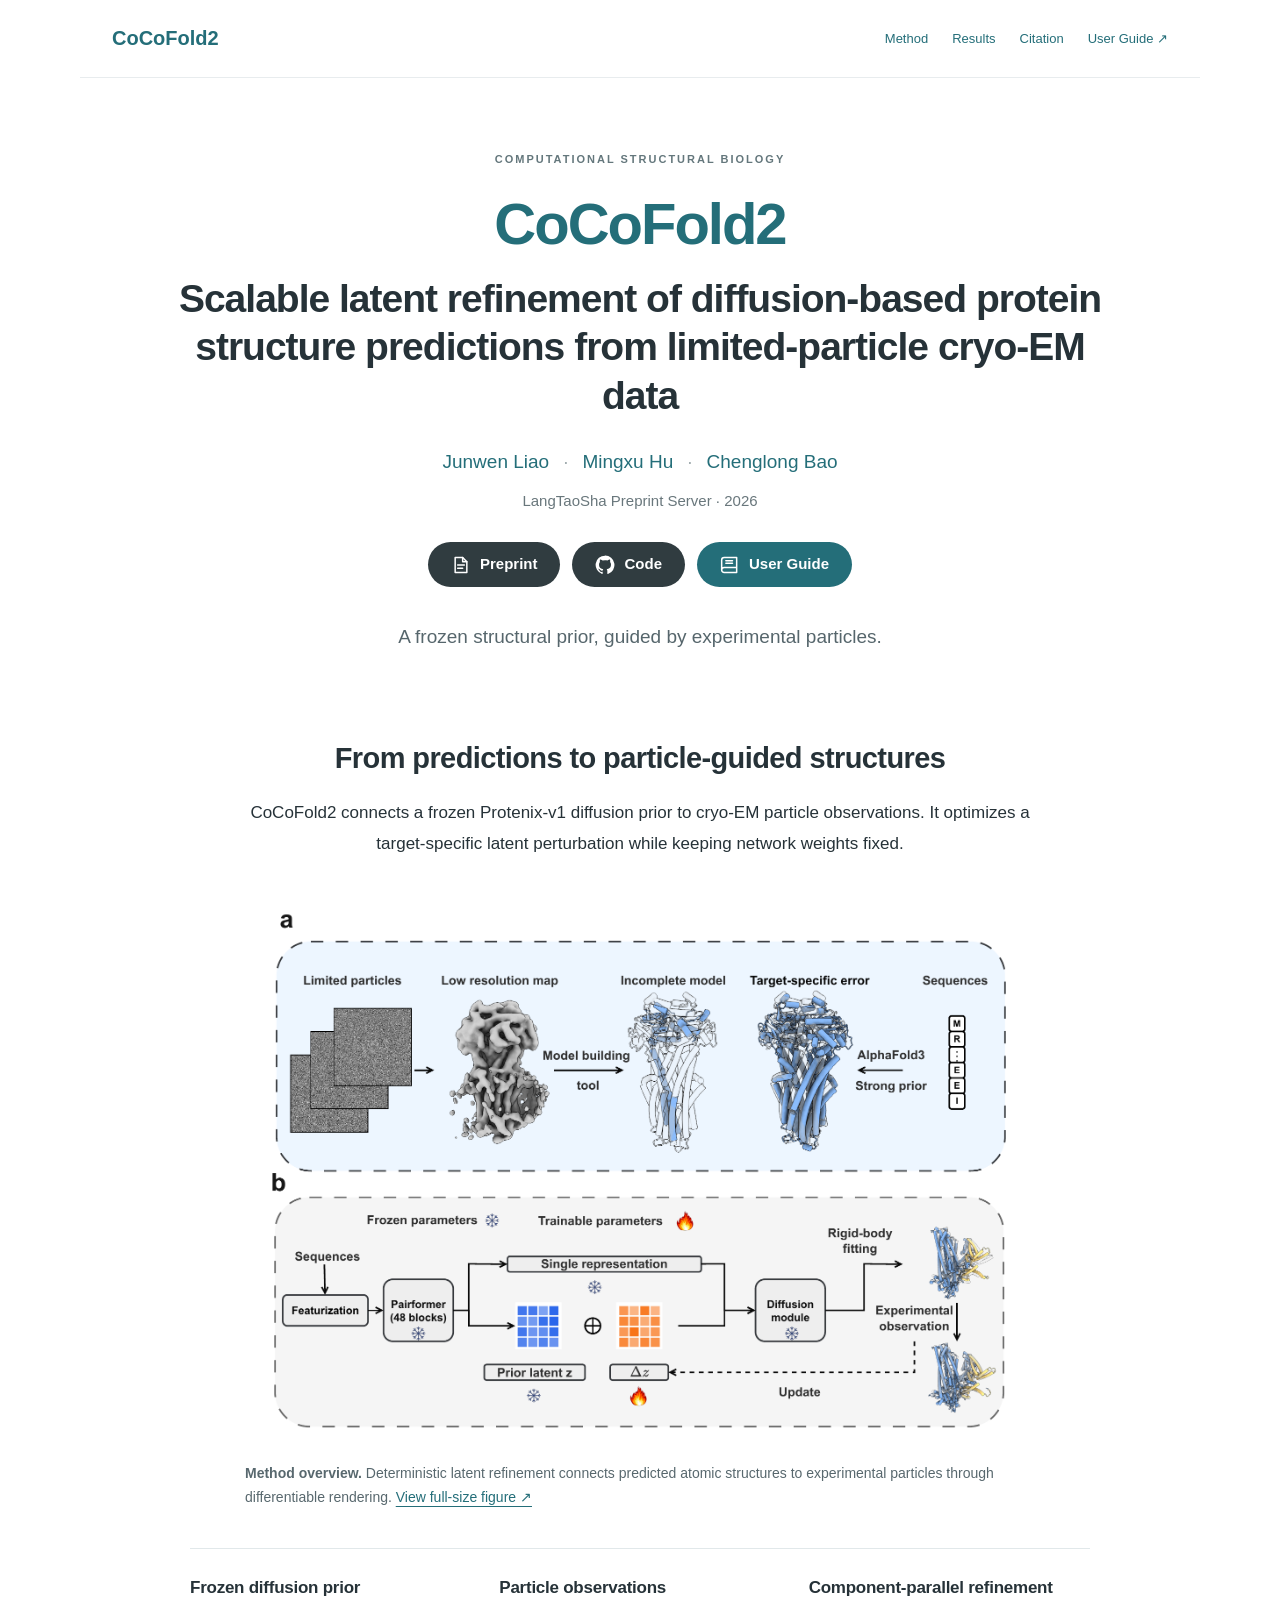
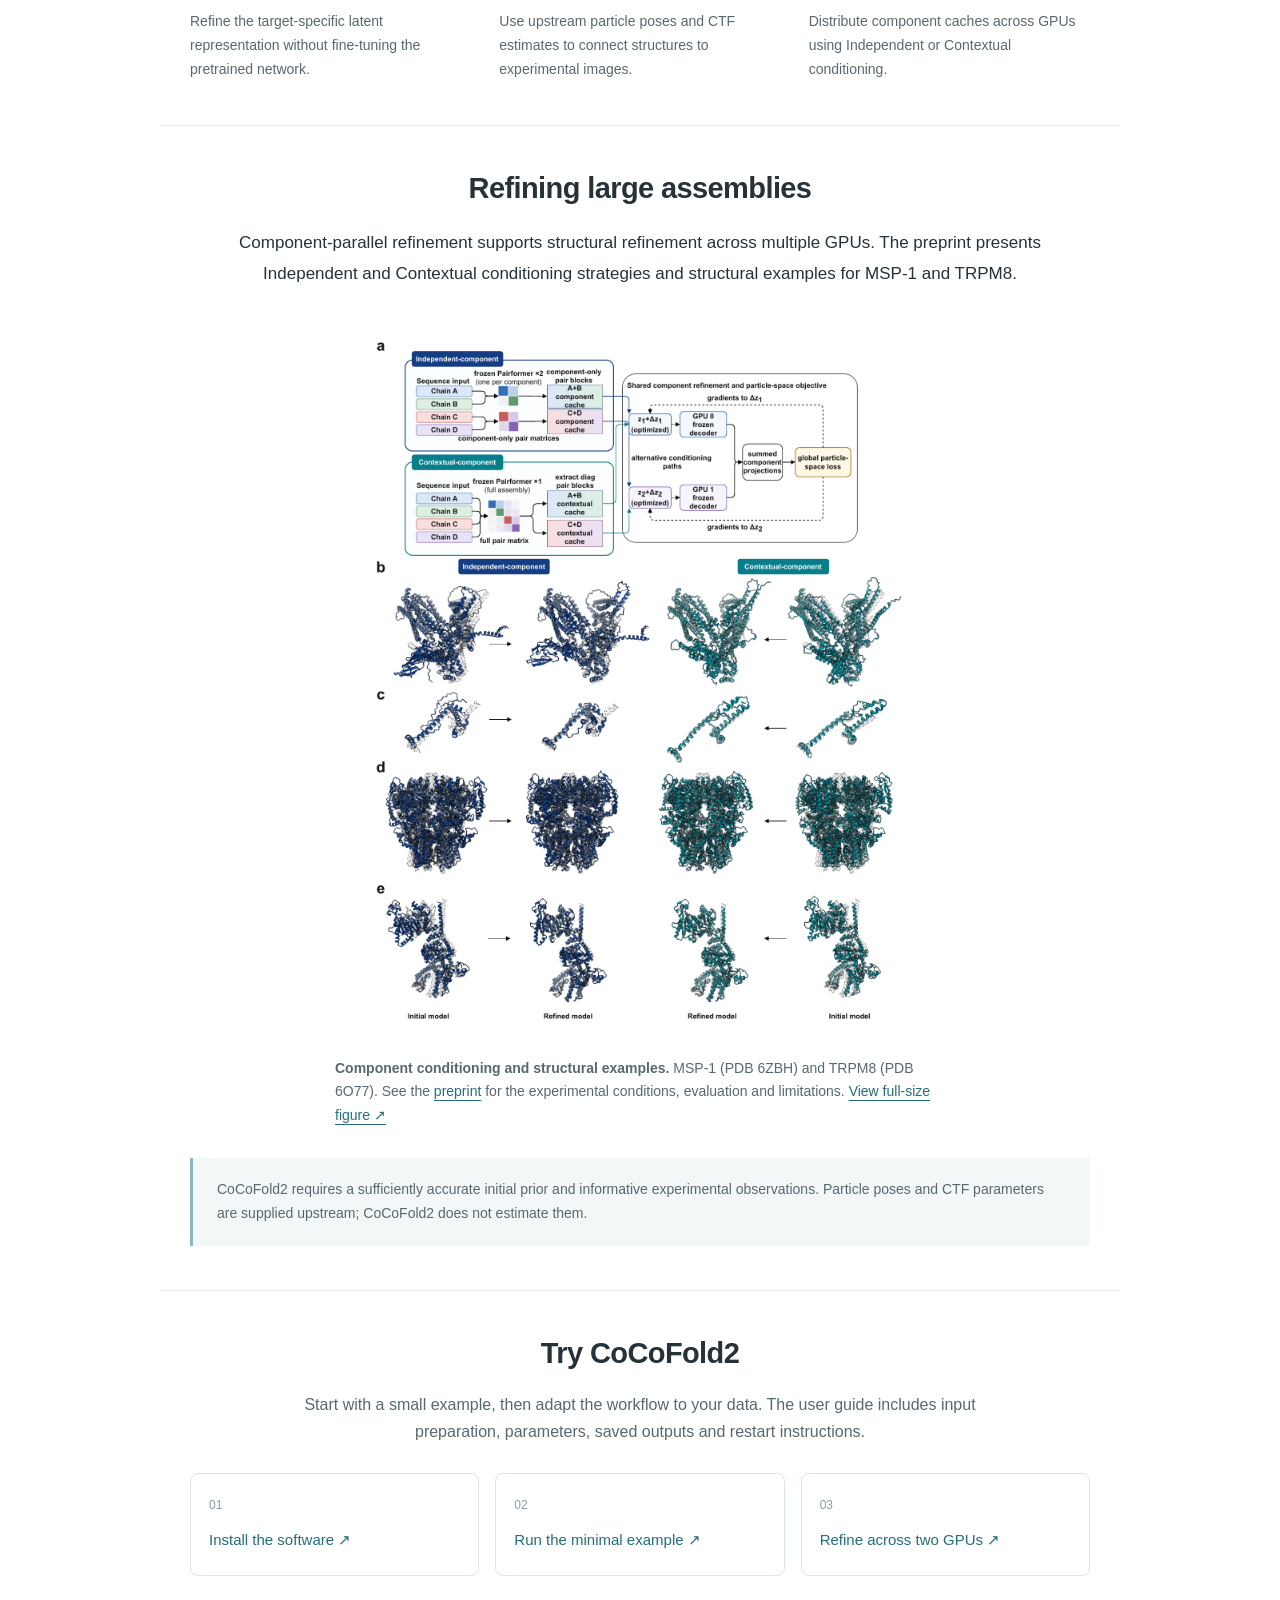
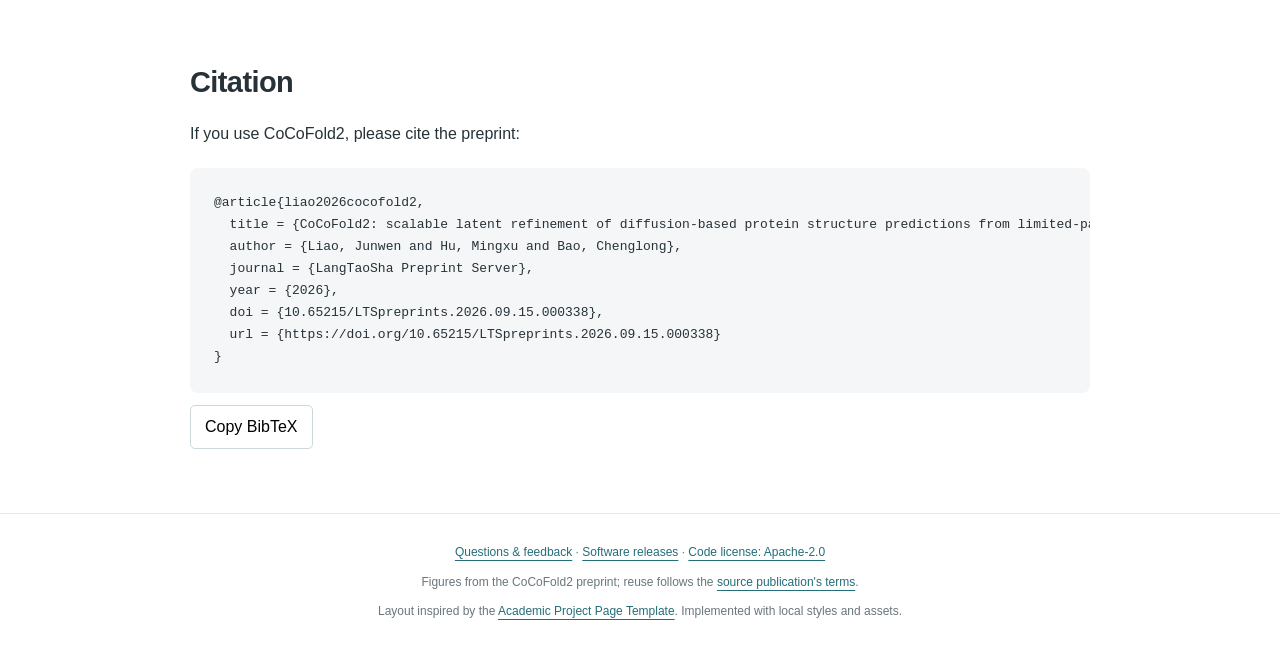
==== commit 0d46d266: "Refresh project homepage and connect GitBook user guide" ====
--- a/website/static/index.html
+++ b/website/static/index.html
@@ -3,101 +3,84 @@
 <head>
   <meta charset="utf-8">
   <meta name="viewport" content="width=device-width, initial-scale=1">
+  <title>CoCoFold2 — Latent refinement from limited-particle cryo-EM</title>
   <meta name="description" content="CoCoFold2: scalable latent refinement of diffusion-based protein structure predictions from limited-particle cryo-EM data.">
-  <meta name="theme-color" content="#163c37">
-  <title>CoCoFold2 — Structure refinement from limited-particle cryo-EM</title>
+  <meta property="og:title" content="CoCoFold2">
+  <meta property="og:description" content="Scalable latent refinement of diffusion-based protein structure predictions from limited-particle cryo-EM data.">
+  <meta property="og:image" content="https://jwliaomath.github.io/CoCoFold2/paper-figure1.webp">
+  <link rel="canonical" href="https://jwliaomath.github.io/CoCoFold2/">
   <link rel="icon" href="icon.svg" type="image/svg+xml">
   <link rel="stylesheet" href="styles.css">
   <script src="site.js" defer></script>
 </head>
-<body>
+<body class="academic">
   <a class="skip" href="#main">Skip to content</a>
-  <header class="header wrap">
-    <a class="brand" href="#" aria-label="CoCoFold2 home"><img src="icon.svg" width="32" height="32" alt="">CoCoFold<span>2</span></a>
-    <nav aria-label="Main navigation">
-      <a href="#paper">Paper</a><a href="#method">Method</a><a href="docs/installation.html">Docs</a><a href="#cite">Cite</a>
-      <a class="nav-code" href="https://github.com/jwliaomath/CoCoFold2">GitHub <span aria-hidden="true">↗</span></a>
-    </nav>
+  <header class="academic-nav">
+    <a href="#" class="academic-brand">CoCoFold2</a>
+    <nav aria-label="Main navigation"><a href="#method">Method</a><a href="#results">Results</a><a href="#cite">Citation</a><a href="https://jwliao.gitbook.io/cocofold2/">User Guide ↗</a></nav>
   </header>
   <main id="main">
-    <section class="hero wrap" aria-labelledby="hero-title">
-      <div class="hero-copy">
-        <a class="release" href="https://github.com/jwliaomath/CoCoFold2/releases/tag/v1.0.1"><span class="dot"></span> SOFTWARE RELEASE · v1.0.1 <span aria-hidden="true">↗</span></a>
-        <h1 id="hero-title">A structural prior.<br><em>An experimental fit.</em></h1>
-        <p class="subtitle">CoCoFold2: scalable latent refinement of diffusion-based protein structure predictions from limited-particle cryo-EM data.</p>
-        <p class="intro">Connect a frozen Protenix-v1 diffusion prior to particle observations. Refine a target-specific latent perturbation while keeping the network weights fixed.</p>
-        <div class="actions"><a class="button primary" href="#start">Start refining <span aria-hidden="true">→</span></a><a class="button secondary" href="https://github.com/jwliaomath/CoCoFold2">Explore the code <span aria-hidden="true">↗</span></a></div>
-        <p class="paper-announcement"><a href="https://doi.org/10.65215/LTSpreprints.2026.09.15.000338">Read the preprint ↗</a> <span>LangTaoSha · 15 September 2026</span></p>
-        <p class="authors">Junwen Liao · Mingxu Hu · Chenglong Bao</p>
+    <section class="paper-hero" aria-labelledby="paper-title">
+      <p class="paper-label">COMPUTATIONAL STRUCTURAL BIOLOGY</p>
+      <h1 id="paper-title"><span>CoCoFold2</span>Scalable latent refinement of diffusion-based protein structure predictions from limited-particle cryo-EM data</h1>
+      <p class="paper-authors"><a href="https://jwliaomath.github.io/">Junwen Liao</a><span>·</span><a href="https://smart.org.cn/en/faculty/humingxu">Mingxu Hu</a><span>·</span><a href="https://matbc.github.io/">Chenglong Bao</a></p>
+      <p class="paper-venue">LangTaoSha Preprint Server · 2026</p>
+      <div class="paper-actions">
+        <a href="https://doi.org/10.65215/LTSpreprints.2026.09.15.000338"><svg viewBox="0 0 24 24" aria-hidden="true" focusable="false" fill="none" stroke="currentColor" stroke-width="1.8" stroke-linecap="round" stroke-linejoin="round"><path d="M14 3H5v18h14V8z"/><path d="M14 3v5h5M8 12h8M8 16h6"/></svg>Preprint</a>
+        <a href="https://github.com/jwliaomath/CoCoFold2"><svg viewBox="0 0 24 24" aria-hidden="true" focusable="false" fill="currentColor"><path d="M12 .75a11.25 11.25 0 0 0-3.558 21.923c.563.104.769-.244.769-.542 0-.267-.01-.975-.015-1.914-3.13.68-3.79-1.508-3.79-1.508-.512-1.3-1.25-1.647-1.25-1.647-1.023-.7.078-.686.078-.686 1.13.08 1.725 1.16 1.725 1.16 1.005 1.722 2.637 1.225 3.28.937.103-.728.393-1.225.715-1.507-2.5-.285-5.128-1.25-5.128-5.565 0-1.23.44-2.232 1.16-3.02-.117-.285-.503-1.43.11-2.98 0 0 .945-.303 3.094 1.154A10.8 10.8 0 0 1 12 6.176c.956.005 1.92.129 2.82.379 2.148-1.457 3.091-1.154 3.091-1.154.615 1.55.229 2.695.113 2.98.722.788 1.158 1.79 1.158 3.02 0 4.326-2.633 5.277-5.14 5.556.405.35.767 1.04.767 2.096 0 1.514-.014 2.735-.014 3.106 0 .3.203.65.774.54A11.25 11.25 0 0 0 12 .75Z"/></svg>Code</a>
+        <a class="guide-action" href="https://jwliao.gitbook.io/cocofold2/"><svg viewBox="0 0 24 24" aria-hidden="true" focusable="false" fill="none" stroke="currentColor" stroke-width="1.8" stroke-linecap="round" stroke-linejoin="round"><path d="M5 3h15v18H5a3 3 0 0 1-3-3V6a3 3 0 0 1 3-3ZM2 18a3 3 0 0 1 3-3h15M7 7h8M7 10h8"/></svg>User Guide</a>
       </div>
-      <figure class="method-figure">
-        <svg viewBox="0 0 480 420" role="img" aria-labelledby="diagram-title diagram-description">
-          <title id="diagram-title">Refining the latent representation with particle observations</title>
-          <desc id="diagram-description">A target-specific latent perturbation enters a frozen diffusion prior, producing a structure. A Gaussian renderer generates projections for comparison with observed particles. The particle objective guides latent refinement. This is a conceptual diagram, not experimental data.</desc>
-          <defs><marker id="arrow" viewBox="0 0 10 10" refX="8" refY="5" markerWidth="6" markerHeight="6" orient="auto-start-reverse"><path d="M0 0 10 5 0 10Z" fill="#64867e"/></marker></defs>
-          <text x="28" y="35" class="svg-kicker">FROM PRIOR TO OBSERVATIONS</text>
-          <rect x="28" y="66" width="136" height="72" rx="10" class="svg-light"/>
-          <text x="96" y="96" text-anchor="middle" class="svg-title">Latent + Δz</text><text x="96" y="119" text-anchor="middle" class="svg-small">target-specific update</text>
-          <path d="M164 102H199" class="connector"/>
-          <rect x="207" y="66" width="245" height="72" rx="10" class="svg-dark"/>
-          <text x="329" y="95" text-anchor="middle" class="svg-white">Frozen diffusion prior</text><text x="329" y="118" text-anchor="middle" class="svg-pale">Protenix-v1 · fixed stochasticity</text>
-          <path d="M330 138V168" class="connector"/>
-          <rect x="207" y="177" width="245" height="71" rx="10" class="svg-light"/>
-          <path d="M229 212c16-36 34 38 50-3s22 31 35 1" fill="none" stroke="#287766" stroke-width="4" stroke-linecap="round"/>
-          <text x="384" y="209" text-anchor="middle" class="svg-title">Structure</text><text x="384" y="232" text-anchor="middle" class="svg-small">Gaussian renderer</text>
-          <path d="M330 248V278" class="connector"/>
-          <rect x="207" y="287" width="245" height="72" rx="10" class="svg-light"/>
-          <text x="329" y="316" text-anchor="middle" class="svg-title">Particle objective</text><text x="329" y="340" text-anchor="middle" class="svg-small">projections ↔ observations</text>
-          <path d="M207 325H96V151" class="connector feedback"/>
-          <text x="28" y="250" class="svg-small">Refine Δz</text>
-          <text x="28" y="399" class="svg-footnote">SCHEMATIC · NOT EXPERIMENTAL DATA</text>
-        </svg>
-        <figcaption>The prior stays frozen. The latent representation adapts.</figcaption>
+      <p class="paper-tagline">A frozen structural prior, guided by experimental particles.</p>
+    </section>
+    <section class="paper-content" id="method" aria-labelledby="method-title">
+      <h2 id="method-title">From predictions to particle-guided structures</h2>
+      <p class="paper-lead">CoCoFold2 connects a frozen Protenix-v1 diffusion prior to cryo-EM particle observations. It optimizes a target-specific latent perturbation while keeping network weights fixed.</p>
+      <figure class="research-figure">
+        <a href="paper-figure1.webp"><img src="paper-figure1.webp" width="1800" height="1265" alt="CoCoFold2 overview: limited-particle observations guide latent refinement through a frozen diffusion prior."></a>
+        <figcaption><strong>Method overview.</strong> Deterministic latent refinement connects predicted atomic structures to experimental particles through differentiable rendering. <a href="paper-figure1.webp">View full-size figure ↗</a></figcaption>
       </figure>
+      <div class="method-notes">
+        <article><h3>Frozen diffusion prior</h3><p>Refine the target-specific latent representation without fine-tuning the pretrained network.</p></article>
+        <article><h3>Particle observations</h3><p>Use upstream particle poses and CTF estimates to connect structures to experimental images.</p></article>
+        <article><h3>Component-parallel refinement</h3><p>Distribute component caches across GPUs using Independent or Contextual conditioning.</p></article>
+      </div>
     </section>
-
-    <div class="principles wrap" aria-label="Key capabilities"><span>Frozen network weights</span><span>Single-GPU &amp; component-parallel</span><span>Structured experiment records</span></div>
-
-    <section class="section wrap" id="method" aria-labelledby="method-title">
-      <div class="section-heading"><p class="eyebrow">THE METHOD</p><h2 id="method-title">Refinement, in latent space.</h2><p>Use a learned structural prior with informative experimental observations.</p></div>
-      <div class="features">
-        <article><span class="number">01 / CONDITION</span><h3>Start from a prediction</h3><p>Generate a Protenix-v1 prediction and diffusion cache. Place a compatible initial structure in the experimental coordinate frame before refinement.</p></article>
-        <article><span class="number">02 / REFINE</span><h3>Let the particles guide it</h3><p>Optimize the latent perturbation against particle observations. Gaussian renderer amplitudes and widths are learned by default and can both be frozen.</p></article>
-        <article><span class="number">03 / SCALE</span><h3>Work across components</h3><p>Assign one component cache to each GPU. A component can contain multiple chains; optional per-chain rigid alignment is separate from GPU assignment.</p></article>
+    <section class="paper-content results-section" id="results" aria-labelledby="results-title">
+      <h2 id="results-title">Refining large assemblies</h2>
+      <p class="paper-lead">Component-parallel refinement supports structural refinement across multiple GPUs. The preprint presents Independent and Contextual conditioning strategies and structural examples for MSP-1 and TRPM8.</p>
+      <figure class="research-figure result-figure">
+        <a href="paper-figure3.webp"><img src="paper-figure3.webp" width="1526" height="1800" loading="lazy" alt="Component conditioning strategies and initial and refined structures for MSP-1, PDB 6ZBH, and TRPM8, PDB 6O77."></a>
+        <figcaption><strong>Component conditioning and structural examples.</strong> MSP-1 (PDB 6ZBH) and TRPM8 (PDB 6O77). See the <a href="https://doi.org/10.65215/LTSpreprints.2026.09.15.000338">preprint</a> for the experimental conditions, evaluation and limitations. <a href="paper-figure3.webp">View full-size figure ↗</a></figcaption>
+      </figure>
+      <p class="scope-note">CoCoFold2 requires a sufficiently accurate initial prior and informative experimental observations. Particle poses and CTF parameters are supplied upstream; CoCoFold2 does not estimate them.</p>
+    </section>
+    <section class="paper-content getting-started" id="start" aria-labelledby="start-title">
+      <h2 id="start-title">Try CoCoFold2</h2>
+      <p>Start with a small example, then adapt the workflow to your data. The user guide includes input preparation, parameters, saved outputs and restart instructions.</p>
+      <div class="guide-links">
+        <a href="https://jwliao.gitbook.io/cocofold2/getting-started/installation"><span>01</span>Install the software ↗</a>
+        <a href="https://jwliao.gitbook.io/cocofold2/getting-started/7zdt_7zd5"><span>02</span>Run the minimal example ↗</a>
+        <a href="https://jwliao.gitbook.io/cocofold2/refinement-workflows/6zbh_parallel"><span>03</span>Refine across two GPUs ↗</a>
       </div>
-      <aside class="requirements"><strong>Before you begin</strong><p>CoCoFold2 requires a sufficiently accurate initial prior, informative observations, and upstream particle poses and CTF estimates. It does not estimate poses or CTF parameters. <a href="https://github.com/jwliaomath/CoCoFold2/blob/main/docs/data_requirements.md">Input requirements <span aria-hidden="true">↗</span></a></p></aside>
     </section>
-
-    <section class="section wrap paper-section" id="paper" aria-labelledby="paper-title">
-      <div class="section-heading"><p class="eyebrow">FROM THE PAPER</p><h2 id="paper-title">Method and structural examples.</h2><p>Selected figures from the CoCoFold2 preprint. <a href="https://doi.org/10.65215/LTSpreprints.2026.09.15.000338">Read the full paper and supplementary materials ↗</a></p></div>
-      <figure class="paper-figure">
-        <a href="paper-figure1.webp" aria-label="Open Figure 1 at full size"><img src="paper-figure1.webp" width="1800" height="1265" loading="lazy" decoding="async" alt="Figure 1: limited-particle structure determination and the CoCoFold2 latent-refinement framework with frozen network parameters."></a>
-        <figcaption><strong>Figure 1 · Deterministic latent refinement.</strong> Particle observations guide a target-specific latent perturbation while the pretrained diffusion prior remains frozen. <a href="paper-figure1.webp">Open full-size figure ↗</a></figcaption>
-      </figure>
-      <figure class="paper-figure paper-figure-tall">
-        <a href="paper-figure3.webp" aria-label="Open Figure 3 at full size"><img src="paper-figure3.webp" width="1526" height="1800" loading="lazy" decoding="async" alt="Figure 3: independent-component and contextual-component conditioning, with initial and refined structures for MSP-1 and TRPM8."></a>
-        <figcaption><strong>Figure 3 · Component-parallel refinement.</strong> Two conditioning strategies and structural examples for MSP-1 (PDB 6ZBH) and TRPM8 (PDB 6O77). These examples demonstrate refinement of large assemblies; see the paper for evaluation and limitations. <a href="paper-figure3.webp">Open full-size figure ↗</a></figcaption>
-      </figure>
-      <p class="resource-note">Figures: Liao, Hu &amp; Bao (2026), CoCoFold2 preprint. Figure reuse is governed by the terms of the <a href="https://langtaosha.org.cn/lts/en/preprint/view/338">source publication</a>; the software license applies to code.</p>
+    <section class="paper-content paper-citation" id="cite" aria-labelledby="citation-title">
+      <h2 id="citation-title">Citation</h2>
+      <p>If you use CoCoFold2, please cite the preprint:</p>
+      <pre><code id="citation">@article{liao2026cocofold2,
+  title = {CoCoFold2: scalable latent refinement of diffusion-based protein structure predictions from limited-particle cryo-EM data},
+  author = {Liao, Junwen and Hu, Mingxu and Bao, Chenglong},
+  journal = {LangTaoSha Preprint Server},
+  year = {2026},
+  doi = {10.65215/LTSpreprints.2026.09.15.000338},
+  url = {https://doi.org/10.65215/LTSpreprints.2026.09.15.000338}
+}</code></pre>
+      <button id="copy-citation" type="button" hidden>Copy BibTeX</button><span id="copy-status" role="status" aria-live="polite"></span>
     </section>
-
-    <section class="tutorial-section" id="start" aria-labelledby="start-title"><div class="wrap section">
-      <div class="section-heading"><p class="eyebrow">GET STARTED</p><h2 id="start-title">A small case. A clear next step.</h2><p>Install the environment, check the basics, then try refinement.</p></div>
-      <div class="tutorial-grid">
-        <a class="tutorial" href="docs/installation.html"><span class="tag">START HERE</span><h3>Install &amp; check <span aria-hidden="true">↗</span></h3><p>Set up the dependencies and run CPU checks before loading model weights.</p><span class="text-link">Installation guide</span></a>
-        <a class="tutorial" href="docs/minimal-case.html"><span class="tag">SINGLE GPU</span><h3>The minimal example <span aria-hidden="true">↗</span></h3><p>Try the 7ZDT/7ZD5 workflow with 1,000 simulated particles, followed by smoke and refine stages.</p><span class="text-link">7ZDT / 7ZD5 walkthrough</span></a>
-        <a class="tutorial" href="docs/parallel.html"><span class="tag">TWO GPUS</span><h3>Component refinement <span aria-hidden="true">↗</span></h3><p>Follow the Contextual 6ZBH 1+3 example. Export component structures and a merged CIF each epoch.</p><span class="text-link">6ZBH parallel walkthrough</span></a>
-      </div>
-      <p class="resource-note">Model weights, MSA resources and experimental particle stacks are obtained separately. Follow each guide for the required inputs.</p>
-    </div></section>
-
-    <section class="section wrap records" aria-labelledby="records-title">
-      <div><p class="eyebrow">BUILT FOR EXPERIMENTS</p><h2 id="records-title">Keep the context<br>with the coordinates.</h2><p>Capture commands, resolved configurations, metrics and checkpoints alongside your structures. Export CIF or PDB and resume from complete epoch checkpoints.</p><a class="text-link" href="https://github.com/jwliaomath/CoCoFold2/blob/main/docs/outputs_and_restart.md">Outputs &amp; restart guide <span aria-hidden="true">↗</span></a></div>
-      <div class="resource-list"><a href="https://github.com/jwliaomath/CoCoFold2/blob/main/docs/cli_reference.md"><span>Parameter reference</span><span aria-hidden="true">↗</span></a><a href="https://github.com/jwliaomath/CoCoFold2/blob/main/docs/block_rigid_alignment.md"><span>Per-chain alignment</span><span aria-hidden="true">↗</span></a><a href="https://github.com/jwliaomath/CoCoFold2/blob/main/docs/release_validation.md"><span>Validation scope &amp; limitations</span><span aria-hidden="true">↗</span></a><a href="https://github.com/jwliaomath/CoCoFold2/issues"><span>Questions &amp; issue reports</span><span aria-hidden="true">↗</span></a></div>
-    </section>
-
-    <section class="citation wrap" id="cite" aria-labelledby="cite-title"><div><p class="eyebrow">CITATION</p><h2 id="cite-title">Using CoCoFold2?</h2><p>Please cite the CoCoFold2 preprint when using this work.</p><a class="text-link" href="https://github.com/jwliaomath/CoCoFold2/blob/main/CITATION.cff">Citation metadata <span aria-hidden="true">↗</span></a></div><div class="citation-text"><p id="citation">Liao, J., Hu, M., &amp; Bao, C. (2026). CoCoFold2: scalable latent refinement of diffusion-based protein structure predictions from limited-particle cryo-EM data. LangTaoSha Preprint Server. https://doi.org/10.65215/LTSpreprints.2026.09.15.000338</p><button id="copy-citation" type="button" hidden>Copy citation</button><span id="copy-status" role="status" aria-live="polite"></span></div></section>
   </main>
-  <footer class="footer wrap"><span>CoCoFold2 <span class="footer-muted">/ Open-source research software</span></span><a href="https://github.com/jwliaomath/CoCoFold2/blob/main/LICENSE">Code: Apache-2.0</a><a href="https://github.com/jwliaomath/CoCoFold2/releases/tag/v1.0.1">v1.0.1 <span aria-hidden="true">↗</span></a></footer>
+  <footer class="academic-footer">
+    <p><a href="https://github.com/jwliaomath/CoCoFold2/issues">Questions &amp; feedback</a> · <a href="https://github.com/jwliaomath/CoCoFold2/releases">Software releases</a> · <a href="https://github.com/jwliaomath/CoCoFold2/blob/main/LICENSE">Code license: Apache-2.0</a></p>
+    <p>Figures from the CoCoFold2 preprint; reuse follows the <a href="https://langtaosha.org.cn/lts/en/preprint/view/338">source publication's terms</a>.</p>
+    <p>Layout inspired by the <a href="https://github.com/eliahuhorwitz/Academic-project-page-template">Academic Project Page Template</a>. Implemented with local styles and assets.</p>
+  </footer>
 </body>
 </html>
--- a/website/static/styles.css
+++ b/website/static/styles.css
@@ -6,3 +6,72 @@
 @media(prefers-reduced-motion:reduce){html{scroll-behavior:auto}.tutorial{transition:none}}
 
 .paper-announcement{font-size:14px;margin:20px 0 0}.paper-announcement a{font-weight:700}.paper-announcement span{display:block;color:var(--body);font-size:12px;margin-top:4px}.paper-section{border-top:1px solid var(--line)}.paper-figure{margin:36px 0 0;padding:16px;background:white;border:1px solid var(--line);border-radius:8px}.paper-figure img{display:block;width:100%;height:auto}.paper-figure-tall{max-width:850px;margin-left:auto;margin-right:auto}.paper-figure figcaption{font-size:14px;line-height:1.65;color:var(--body);padding:16px 8px 4px}.paper-figure figcaption strong{color:var(--ink)}.paper-figure figcaption a{white-space:nowrap}@media(max-width:700px){.paper-figure{padding:6px}.paper-figure figcaption{font-size:13px;padding:12px 6px}.header nav{flex-wrap:wrap}}
+/* Limit paper figure widths while keeping them responsive. */
+.paper-figure {
+  max-width: 760px;
+  margin-left: auto;
+  margin-right: auto;
+}
+
+.paper-figure-tall {
+  max-width: 600px;
+}
+
+/* Academic homepage. Scoped to preserve existing tutorial URLs and layout. */
+.academic { background: #fff; color: #263238; font-family: Arial, Helvetica, sans-serif; }
+.academic a { color: #246e79; text-underline-offset: 4px; }
+.academic-nav { max-width: 1120px; margin: auto; padding: 22px 32px; display: flex; align-items: center; justify-content: space-between; gap: 20px; border-bottom: 1px solid #e8ecee; }
+.academic-brand { font-size: 20px; font-weight: 700; text-decoration: none; }
+.academic-nav nav { gap: 24px; font-size: 13px; }
+.paper-hero { max-width: 1000px; margin: auto; padding: 72px 28px 44px; text-align: center; }
+.paper-label { color: #64777c; font-size: 11px; font-weight: 700; letter-spacing: 2px; }
+.academic h1 { font: 600 clamp(26px, 3.2vw, 39px)/1.24 Arial, Helvetica, sans-serif; letter-spacing: -1px; margin: 20px auto 26px; max-width: 940px; }
+.academic h1 > span { display: block; color: #246e79; font-size: clamp(40px, 5vw, 58px); letter-spacing: -2px; margin-bottom: 15px; }
+.paper-authors { font-size: 19px; display: flex; justify-content: center; gap: 14px; flex-wrap: wrap; }
+.paper-authors a { text-decoration: none; }
+.paper-authors > span { color: #a2adb0; }
+.paper-venue { color: #69777c; font-size: 15px; margin-top: 12px; }
+.paper-actions { display: flex; justify-content: center; flex-wrap: wrap; gap: 12px; margin: 28px 0; }
+.paper-actions a { display: inline-flex; align-items: center; gap: 9px; color: #fff; background: #303c40; border-radius: 26px; padding: 10px 23px; text-decoration: none; font-size: 15px; font-weight: 600; }
+.paper-actions svg { width: 20px; height: 20px; flex: none; }
+.paper-actions .guide-action { background: #246e79; }
+.paper-actions a:hover { background: #164f58; }
+.paper-actions span { margin-left: 8px; }
+.paper-tagline { font-size: 19px; color: #56666c; margin-top: 34px; }
+.paper-content { max-width: 960px; margin: auto; padding: 44px 30px; }
+.academic h2 { font: 600 29px/1.3 Arial, Helvetica, sans-serif; letter-spacing: -.6px; margin-bottom: 20px; text-align: center; color: #263238; }
+.paper-lead { max-width: 820px; margin: auto; font-size: 17px; line-height: 1.8; text-align: center; }
+.research-figure { max-width: 790px; margin: 30px auto; }
+.research-figure img { display: block; width: 100%; height: auto; }
+.research-figure figcaption { color: #58686e; font-size: 14px; line-height: 1.7; margin-top: 18px; }
+.method-notes { display: grid; grid-template-columns: repeat(3, 1fr); gap: 28px; margin-top: 38px; padding-top: 28px; border-top: 1px solid #e1e8ea; }
+.academic .method-notes h3 { font-size: 17px; margin-bottom: 10px; }
+.method-notes p { color: #58686e; font-size: 14px; line-height: 1.7; }
+.results-section { border-top: 1px solid #e1e8ea; }
+.result-figure { max-width: 610px; }
+.scope-note { font-size: 14px; color: #58686e; background: #f3f7f8; padding: 20px 24px; border-left: 3px solid #8cb7bf; line-height: 1.7; }
+.getting-started { border-top: 1px solid #e1e8ea; text-align: center; }
+.getting-started > p { max-width: 740px; margin: auto; color: #58686e; }
+.guide-links { display: grid; grid-template-columns: repeat(3, 1fr); gap: 16px; margin-top: 28px; text-align: left; }
+.guide-links a { border: 1px solid #dbe5e7; border-radius: 8px; padding: 22px 18px; text-decoration: none; font-size: 15px; }
+.guide-links a:hover { background: #f3f7f8; }
+.guide-links span { display: block; color: #899ca1; font-size: 12px; margin-bottom: 12px; }
+.paper-citation { padding-bottom: 64px; }
+.paper-citation h2 { text-align: left; }
+.paper-citation pre { background: #f4f6f7; padding: 24px; border-radius: 8px; overflow-x: auto; font: 13px/1.7 Consolas, monospace; margin: 20px 0 12px; }
+.paper-citation button { border: 1px solid #cbd8db; border-radius: 5px; padding: 8px 14px; background: white; cursor: pointer; }
+.academic-footer { border-top: 1px solid #e1e8ea; padding: 28px; text-align: center; font-size: 12px; color: #69777c; line-height: 1.8; }
+.academic-footer p + p { margin-top: 8px; }
+@media (max-width: 640px) {
+  .academic-nav { padding: 18px 20px; flex-direction: column; gap: 12px; }
+  .academic-nav nav { gap: 18px; flex-wrap: wrap; justify-content: center; }
+  .paper-hero { padding: 42px 20px 24px; }
+  .paper-authors { font-size: 16px; gap: 8px; }
+  .paper-content { padding: 32px 20px; }
+  .academic h2 { font-size: 25px; }
+  .paper-lead { font-size: 16px; text-align: left; }
+  .method-notes, .guide-links { grid-template-columns: 1fr; gap: 18px; }
+  .guide-links a { padding: 16px 20px; }
+  .guide-links span { display: inline; margin-right: 14px; }
+  .paper-citation pre { padding: 16px; }
+}
